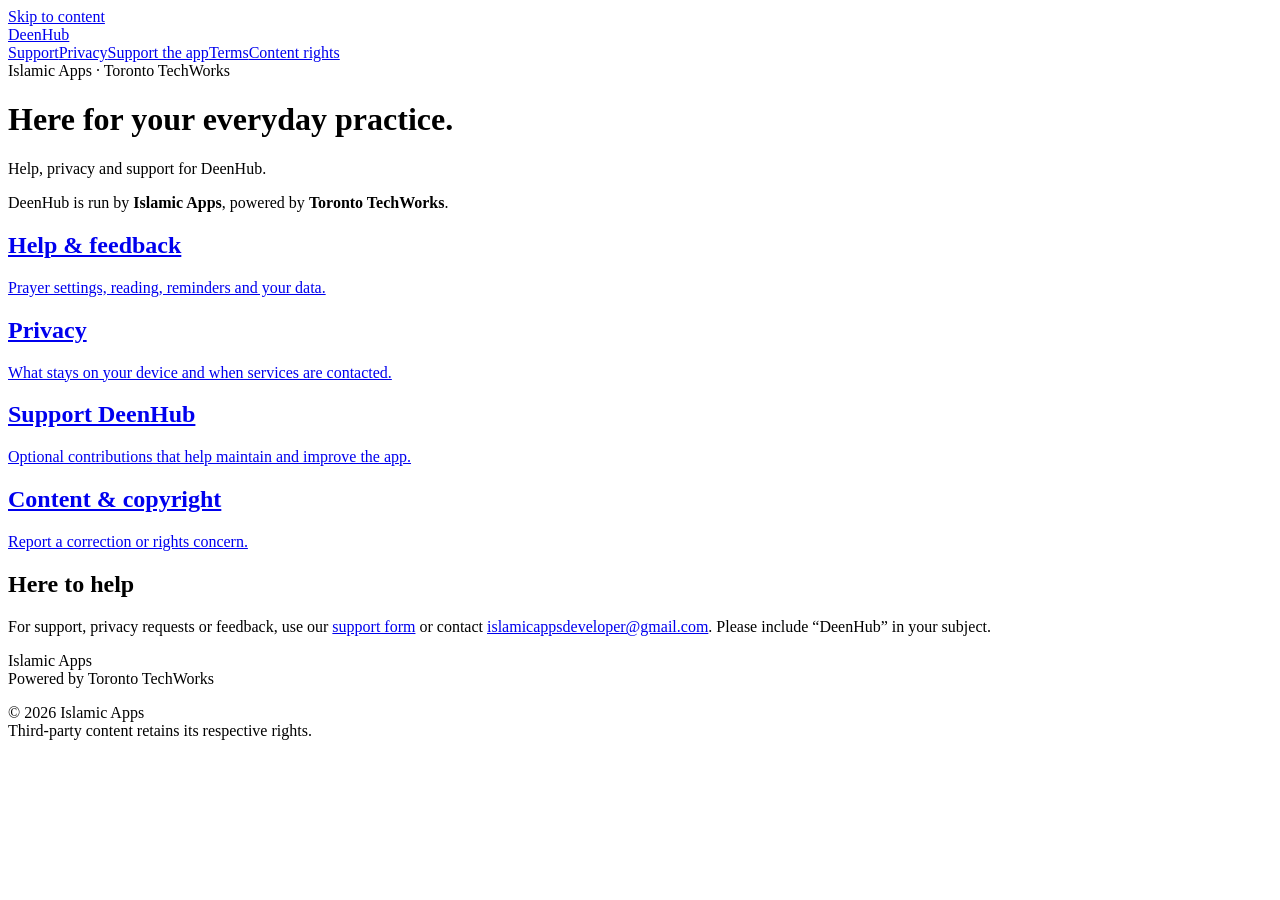
==== index.html @ 28aa85c4 "Initialize DeenHub public support site" ====
<!doctype html><html lang="en"><head><meta charset="utf-8"><meta name="viewport" content="width=device-width,initial-scale=1"><meta name="description" content="Help, privacy &amp; support — Islamic Apps, powered by Toronto TechWorks"><title>DeenHub · Islamic Apps</title><link rel="stylesheet" href="style.css"></head><body><a class="skip" href="#main">Skip to content</a><header><a class="brand" href="index.html">DeenHub</a><nav aria-label="Main navigation"><a href="support.html">Support</a><a href="privacy.html">Privacy</a><a href="support-deenhub.html">Support the app</a><a href="terms.html">Terms</a><a href="copyright.html">Content rights</a></nav></header><main id="main"><div class="eyebrow">Islamic Apps · Toronto TechWorks</div><h1>Here for your everyday practice.</h1><p class="lead">Help, privacy and support for DeenHub.</p><p>DeenHub is run by <strong>Islamic Apps</strong>, powered by <strong>Toronto TechWorks</strong>.</p><div class="cards"><a href="support.html"><h2>Help & feedback</h2><p>Prayer settings, reading, reminders and your data.</p></a><a href="privacy.html"><h2>Privacy</h2><p>What stays on your device and when services are contacted.</p></a><a href="support-deenhub.html"><h2>Support DeenHub</h2><p>Optional contributions that help maintain and improve the app.</p></a><a href="copyright.html"><h2>Content & copyright</h2><p>Report a correction or rights concern.</p></a></div><section><h2>Here to help</h2><p>For support, privacy requests or feedback, use our <a href="https://docs.google.com/forms/d/e/1FAIpQLSetjDLPPtZqi57l4hUU23199UBZHYI0_rc70joeaIhmF3qBuQ/viewform">support form</a> or contact <a href="mailto:islamicappsdeveloper@gmail.com">islamicappsdeveloper@gmail.com</a>. Please include “DeenHub” in your subject.</p></section></main><footer><p>Islamic Apps<br>Powered by Toronto TechWorks</p><p>© 2026 Islamic Apps<br>Third-party content retains its respective rights.</p></footer></body></html>
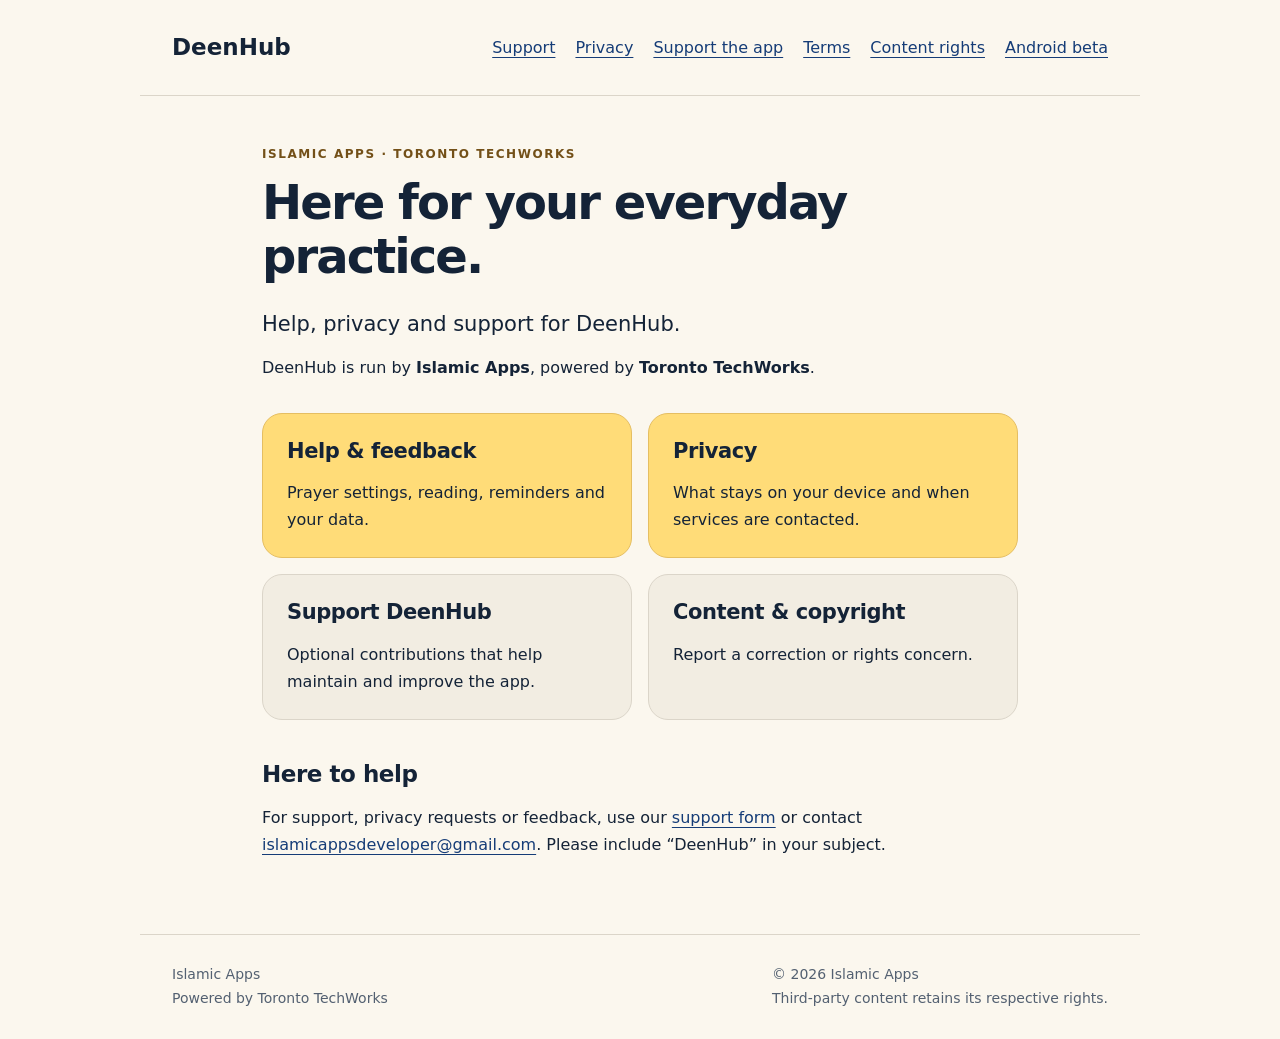
==== commit 78006d0d: "Link Deen Android beta enrollment from homepage" ====
--- a/index.html
+++ b/index.html
@@ -1 +1 @@
-<!doctype html><html lang="en"><head><meta charset="utf-8"><meta name="viewport" content="width=device-width,initial-scale=1"><meta name="description" content="Help, privacy &amp; support — Islamic Apps, powered by Toronto TechWorks"><title>DeenHub · Islamic Apps</title><link rel="stylesheet" href="style.css"></head><body><a class="skip" href="#main">Skip to content</a><header><a class="brand" href="index.html">DeenHub</a><nav aria-label="Main navigation"><a href="support.html">Support</a><a href="privacy.html">Privacy</a><a href="support-deenhub.html">Support the app</a><a href="terms.html">Terms</a><a href="copyright.html">Content rights</a></nav></header><main id="main"><div class="eyebrow">Islamic Apps · Toronto TechWorks</div><h1>Here for your everyday practice.</h1><p class="lead">Help, privacy and support for DeenHub.</p><p>DeenHub is run by <strong>Islamic Apps</strong>, powered by <strong>Toronto TechWorks</strong>.</p><div class="cards"><a href="support.html"><h2>Help & feedback</h2><p>Prayer settings, reading, reminders and your data.</p></a><a href="privacy.html"><h2>Privacy</h2><p>What stays on your device and when services are contacted.</p></a><a href="support-deenhub.html"><h2>Support DeenHub</h2><p>Optional contributions that help maintain and improve the app.</p></a><a href="copyright.html"><h2>Content & copyright</h2><p>Report a correction or rights concern.</p></a></div><section><h2>Here to help</h2><p>For support, privacy requests or feedback, use our <a href="https://docs.google.com/forms/d/e/1FAIpQLSetjDLPPtZqi57l4hUU23199UBZHYI0_rc70joeaIhmF3qBuQ/viewform">support form</a> or contact <a href="mailto:islamicappsdeveloper@gmail.com">islamicappsdeveloper@gmail.com</a>. Please include “DeenHub” in your subject.</p></section></main><footer><p>Islamic Apps<br>Powered by Toronto TechWorks</p><p>© 2026 Islamic Apps<br>Third-party content retains its respective rights.</p></footer></body></html>
+<!doctype html><html lang="en"><head><meta charset="utf-8"><meta name="viewport" content="width=device-width,initial-scale=1"><meta name="description" content="Help, privacy &amp; support — Islamic Apps, powered by Toronto TechWorks"><title>DeenHub · Islamic Apps</title><link rel="stylesheet" href="style.css"></head><body><a class="skip" href="#main">Skip to content</a><header><a class="brand" href="index.html">DeenHub</a><nav aria-label="Main navigation"><a href="support.html">Support</a><a href="privacy.html">Privacy</a><a href="support-deenhub.html">Support the app</a><a href="terms.html">Terms</a><a href="copyright.html">Content rights</a><a href="beta.html">Android beta</a></nav></header><main id="main"><div class="eyebrow">Islamic Apps · Toronto TechWorks</div><h1>Here for your everyday practice.</h1><p class="lead">Help, privacy and support for DeenHub.</p><p>DeenHub is run by <strong>Islamic Apps</strong>, powered by <strong>Toronto TechWorks</strong>.</p><div class="cards"><a href="support.html"><h2>Help & feedback</h2><p>Prayer settings, reading, reminders and your data.</p></a><a href="privacy.html"><h2>Privacy</h2><p>What stays on your device and when services are contacted.</p></a><a href="support-deenhub.html"><h2>Support DeenHub</h2><p>Optional contributions that help maintain and improve the app.</p></a><a href="copyright.html"><h2>Content & copyright</h2><p>Report a correction or rights concern.</p></a></div><section><h2>Here to help</h2><p>For support, privacy requests or feedback, use our <a href="https://docs.google.com/forms/d/e/1FAIpQLSetjDLPPtZqi57l4hUU23199UBZHYI0_rc70joeaIhmF3qBuQ/viewform">support form</a> or contact <a href="mailto:islamicappsdeveloper@gmail.com">islamicappsdeveloper@gmail.com</a>. Please include “DeenHub” in your subject.</p></section></main><footer><p>Islamic Apps<br>Powered by Toronto TechWorks</p><p>© 2026 Islamic Apps<br>Third-party content retains its respective rights.</p></footer></body></html>
--- a/style.css
+++ b/style.css
@@ -0,0 +1 @@
+*{box-sizing:border-box}html{scroll-behavior:smooth}body{margin:0;background:#fbf7ee;color:#142337;font-family:ui-sans-serif,system-ui,-apple-system,BlinkMacSystemFont,"Segoe UI",sans-serif;line-height:1.7}a{color:#153c77;text-underline-offset:4px}a:hover{text-decoration-thickness:2px}a:focus-visible,summary:focus-visible{outline:3px solid #a86500;outline-offset:5px;border-radius:4px}.skip{position:absolute;left:16px;top:-80px}.skip:focus{top:8px;background:#fff;padding:10px}header,main,footer{max-width:1000px;margin:auto;padding:28px 32px}header{display:flex;align-items:center;justify-content:space-between;gap:24px;border-bottom:1px solid #dbd5c9}.brand{font-size:23px;font-weight:800;text-decoration:none;color:inherit}nav{display:flex;gap:20px;flex-wrap:wrap}nav a[aria-current=page]{font-weight:700}main{max-width:820px;padding-top:48px;padding-bottom:64px}.eyebrow{font-size:12px;font-weight:750;letter-spacing:.13em;text-transform:uppercase;color:#735018}h1{font-size:clamp(32px,6vw,48px);letter-spacing:-.04em;line-height:1.12;margin:12px 0 24px}h2{font-size:23px;letter-spacing:-.02em;line-height:1.3;margin:0 0 14px}.lead{font-size:21px;line-height:1.6}.contents{padding:20px 0;border-block:1px solid #dbd5c9;margin:32px 0;font-size:15px}section{margin-top:40px;scroll-margin-top:24px}p{margin:12px 0}footer{border-top:1px solid #dbd5c9;color:#536071;font-size:14px;display:flex;justify-content:space-between;gap:24px}footer p{margin:0}details{padding:18px 0;border-bottom:1px solid #dbd5c9}summary{cursor:pointer;font-weight:650;line-height:1.5}details p{padding-top:8px}.cards{display:grid;grid-template-columns:repeat(2,minmax(0,1fr));gap:16px;margin-top:32px}.cards>a,.cards>article{display:block;padding:24px;background:#ffdc78;border:1px solid #e5be62;border-radius:20px;color:inherit;text-decoration:none}.cards>a:nth-child(n+3){background:#f2ede2;border-color:#dbd5c9}.cards h2,.cards h3{font-size:21px}.cards p{margin-bottom:0}a[href^="mailto"]{overflow-wrap:anywhere}@media(max-width:600px){header{align-items:flex-start;flex-direction:column;gap:14px}header,main,footer{padding-left:22px;padding-right:22px}main{padding-top:32px}nav{gap:10px 18px;font-size:14px}.cards{grid-template-columns:1fr}footer{flex-direction:column;gap:14px}}@media(prefers-color-scheme:dark){body{background:#101b2c;color:#f8f1e2}a{color:#a9cbff}header,footer,.contents,details{border-color:#3d4652}.eyebrow{color:#ffdb7b}footer{color:#bdc8d5}.cards>a,.cards>article{color:#142337}.cards>a:nth-child(n+3){background:#23334b;color:#f8f1e2;border-color:#43516a}.skip:focus{background:#142337}}@media(prefers-reduced-motion:reduce){html{scroll-behavior:auto}}
